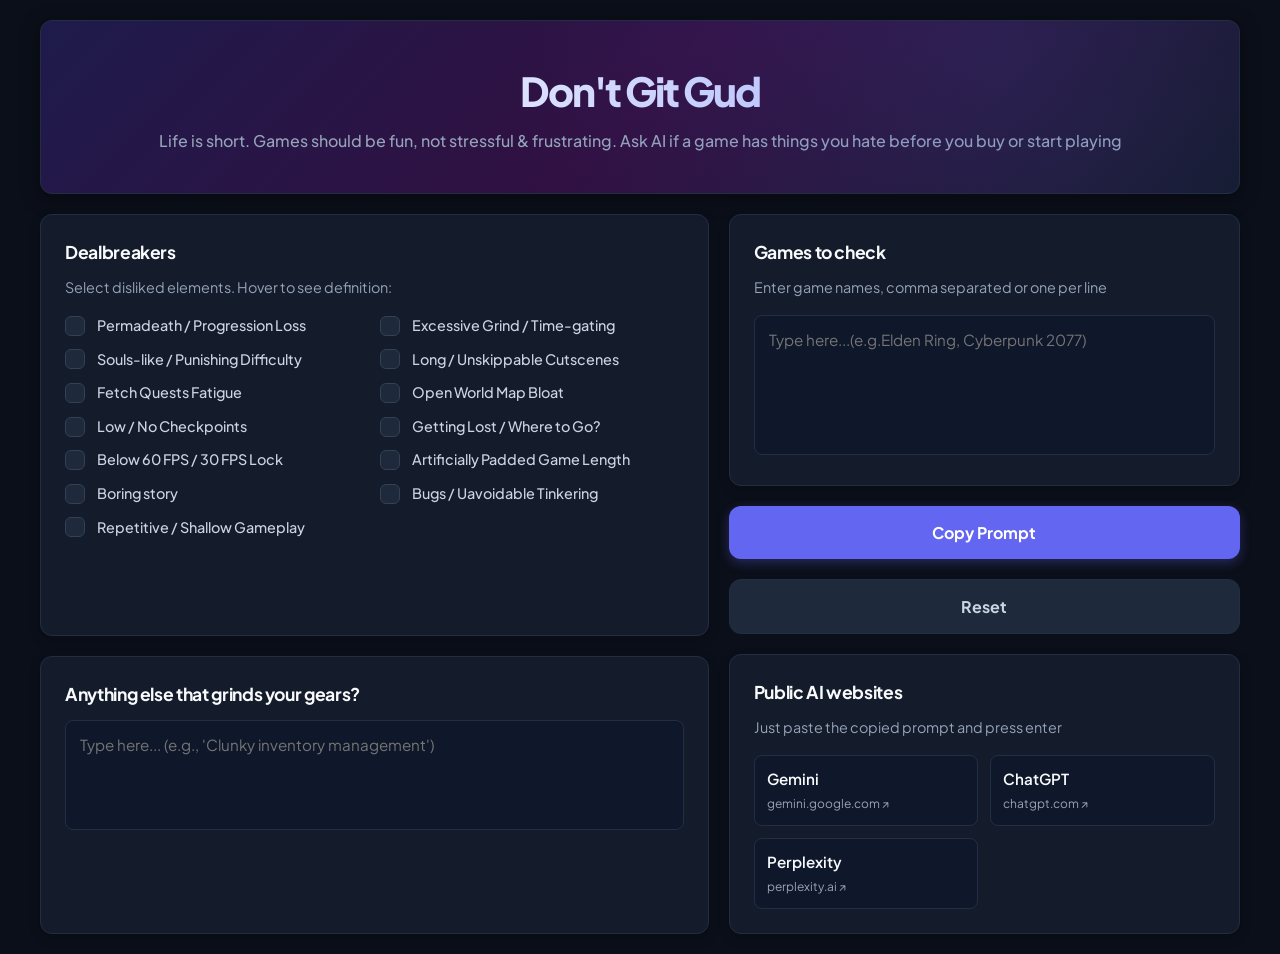
==== src/index.html @ 8987d342 "Switch to github actions to build and deploy fingerprinted assets" ====
<!DOCTYPE html>
<html lang="en">
<head>
    <meta charset="UTF-8">
    <meta name="viewport" content="width=device-width, initial-scale=1.0">
    <title>Don't Git Gud - Check games for Dealbreakers</title>
    <link rel="preconnect" href="https://fonts.googleapis.com">
    <link rel="preconnect" href="https://fonts.gstatic.com" crossorigin>
    <link href="https://fonts.googleapis.com/css2?family=Plus+Jakarta+Sans:wght@400;500;600;700&display=swap" rel="stylesheet">
    <link rel="stylesheet" href="resources/style.css">
    <link rel="icon" type="image/x-icon" href="resources/favicon.png">
</head>
<body>
    <div class="app-container">
        <header class="site-header">
            <div class="header-overlay">
                <h1>Don't Git Gud</h1>
                <p>Life is short. Games should be fun, not stressful & frustrating. Ask AI if a game has things you hate before you buy or start playing</p>
            </div>
        </header>

        <main class="main-layout">
            
            <div class="left-column">
                <section class="card dealbreakers-box">
                    <h2>Dealbreakers</h2>
                    <p class="section-desc">Select disliked elements. Hover to see definition:</p>
                    
                    <div id="checkbox-grid" class="checkbox-grid"></div>
                </section>

                <section class="card additional-box">
                    <h2>Anything else that grinds your gears?</h2>
                    <textarea id="additional-dealbreakers" placeholder="Type here... (e.g., 'Clunky inventory management')"></textarea>
                </section>
            </div>

            <div class="right-column">
                <section class="card games-box">
                    <h2>Games to check</h2>
                    <p class="section-desc">Enter game names, comma separated or one per line</p>
                    <textarea id="game-list" placeholder="Type here...(e.g.Elden Ring, Cyberpunk 2077)"></textarea>
                </section>

                <button id="copy-btn" class="btn btn-primary">Copy Prompt</button>

                <button id="reset-btn" class="btn btn-secondary">Reset</button>

                <section class="card ai-box">
                    <h2>Public AI websites</h2>
                    <p class="section-desc">Just paste the copied prompt and press enter</p>
                    <div class="ai-links-grid">
                        <a href="https://gemini.google.com" target="_blank" class="ai-link-card">
                            <span class="ai-name">Gemini</span>
                            <span class="ai-url">gemini.google.com ↗</span>
                        </a>
                        <a href="https://chatgpt.com" target="_blank" class="ai-link-card">
                            <span class="ai-name">ChatGPT</span>
                            <span class="ai-url">chatgpt.com ↗</span>
                        </a>
                        <a href="https://www.perplexity.ai" target="_blank" class="ai-link-card">
                            <span class="ai-name">Perplexity</span>
                            <span class="ai-url">perplexity.ai ↗</span>
                        </a>
                    </div>
                </section>
            </div>
        </main>
    </div>
    
    <div id="toast" class="toast">Prompt copied to clipboard successfully!</div>

    <script src="resources/script.js"></script>
</body>
</html>
---- src/resources/style.css ----
/* CSS Reset & Variables */
* {
    box-sizing: border-box;
    margin: 0;
    padding: 0;
}

:root {
    --bg-color: #0b0f19;
    --card-bg: #141b2b;
    --border-color: #232e44;
    --text-main: #f8fafc;
    --text-muted: #94a3b8;
    --accent: #6366f1;
    --accent-hover: #4f46e5;
    --danger: #ef4444;
    --danger-hover: #dc2626;
    --success: #10b981;
    --card-padding: 24px;
    --border-radius: 12px;
}

body {
    font-family: 'Plus Jakarta Sans', system-ui, -apple-system, sans-serif;
    background-color: var(--bg-color);
    color: var(--text-main);
    line-height: 1.5;
    padding: 20px;
    min-height: 100vh;
}

.app-container {
    max-width: 1200px;
    margin: 0 auto;
    display: flex;
    flex-direction: column;
    gap: 20px;
}

/* Banner / Header Component */
.site-header {
    background: linear-gradient(135deg, #1e1b4b 0%, #311042 50%, #111827 100%);
    border: 1px solid var(--border-color);
    border-radius: var(--border-radius);
    padding: 40px 30px;
    text-align: center;
    position: relative;
    overflow: hidden;
    box-shadow: 0 4px 20px rgba(0, 0, 0, 0.4);
}

.site-header::before {
    content: '';
    position: absolute;
    top: 0;
    left: 0;
    width: 100%;
    height: 100%;
    background: radial-gradient(circle at 80% 20%, rgba(99, 102, 241, 0.15) 0%, transparent 50%);
    pointer-events: none;
}

.site-header h1 {
    font-size: 2.5rem;
    font-weight: 800;
    letter-spacing: -0.05em;
    background: linear-gradient(to right, #ffffff, #a5b4fc);
    -webkit-background-clip: text;
    -webkit-text-fill-color: transparent;
    margin-bottom: 8px;
}

.site-header p {
    color: var(--text-muted);
    font-size: 1rem;
    font-weight: 500;
}

/* Main Structure & Grid Matching the Layout PNG */
.main-layout {
    display: grid;
    grid-template-columns: 1.7fr 1.3fr;
    gap: 20px;
}

.left-column {
    display: grid;
    grid-template-rows: auto auto;
    gap: 20px;
}

.right-column {
    display: grid;
    grid-template-rows: auto auto auto 1fr;
    gap: 20px;
}

/* Generic Card Styles */
.card {
    background-color: var(--card-bg);
    border: 1px solid var(--border-color);
    border-radius: var(--border-radius);
    padding: var(--card-padding);
    box-shadow: 0 4px 12px rgba(0, 0, 0, 0.2);
}

.card h2 {
    font-size: 1.1rem;
    font-weight: 700;
    color: var(--text-main);
    margin-bottom: 12px;
    letter-spacing: -0.02em;
}

.section-desc {
    font-size: 0.9rem;
    color: var(--text-muted);
    margin-bottom: 16px;
}

/* Checkboxes Box Design */
.checkbox-grid {
    display: grid;
    grid-template-columns: 1fr 1fr;
    gap: 12px;
}

.checkbox-container {
    display: flex;
    align-items: center;
    position: relative;
    padding-left: 32px;
    cursor: pointer;
    font-size: 0.9rem;
    font-weight: 500;
    color: #cbd5e1;
    user-select: none;
    transition: color 0.2s ease;
}

.checkbox-container:hover {
    color: var(--text-main);
}

.checkbox-container input {
    position: absolute;
    opacity: 0;
    cursor: pointer;
    height: 0;
    width: 0;
}

.custom-checkbox {
    position: absolute;
    top: 50%;
    left: 0;
    transform: translateY(-50%);
    height: 20px;
    width: 20px;
    background-color: #1e293b;
    border: 1px solid #334155;
    border-radius: 6px;
    transition: all 0.2s ease;
}

.checkbox-container:hover input ~ .custom-checkbox {
    border-color: var(--accent);
    background-color: #1e1b4b;
}

.checkbox-container input:checked ~ .custom-checkbox {
    background-color: var(--accent);
    border-color: var(--accent);
}

.custom-checkbox::after {
    content: "";
    position: absolute;
    display: none;
}

.checkbox-container input:checked ~ .custom-checkbox::after {
    display: block;
}

.checkbox-container .custom-checkbox::after {
    left: 6.5px;
    top: 3px;
    width: 5px;
    height: 10px;
    border: solid white;
    border-width: 0 2.5px 2.5px 0;
    transform: rotate(45deg);
}

/* CSS Tooltip Engine Rules */
.checkbox-container[data-tooltip] {
    position: relative;
}

.checkbox-container[data-tooltip]::after {
    content: attr(data-tooltip);
    position: absolute;
    bottom: 125%;
    left: 50%;
    transform: translateX(-50%) translateY(4px);
    width: 240px;
    background-color: #0f172a;
    color: var(--text-main);
    font-size: 0.8rem;
    font-weight: 400;
    padding: 10px 14px;
    border-radius: 8px;
    border: 1px solid var(--border-color);
    box-shadow: 0 10px 20px rgba(0,0,0,0.5);
    opacity: 0;
    pointer-events: none;
    z-index: 100;
    transition: opacity 0.2s ease, transform 0.2s ease;
    white-space: normal;
    line-height: 1.4;
}

/* Hover State to Trigger Tooltip Display */
.checkbox-container[data-tooltip]:hover::after {
    opacity: 1;
    transform: translateX(-50%) translateY(0);
}

/* Textareas styling */
textarea {
    width: 100%;
    background-color: #0f172a;
    border: 1px solid var(--border-color);
    border-radius: 8px;
    color: var(--text-main);
    padding: 14px;
    font-family: inherit;
    font-size: 0.95rem;
    resize: none;
    outline: none;
    transition: border-color 0.2s, box-shadow 0.2s;
}

textarea:focus {
    border-color: var(--accent);
    box-shadow: 0 0 0 3px rgba(99, 102, 241, 0.15);
}

#additional-dealbreakers {
    height: 110px;
}

#game-list {
    height: 140px;
}

/* Dynamic Button Layout */
.btn {
    width: 100%;
    padding: 16px;
    border-radius: var(--border-radius);
    font-family: inherit;
    font-size: 1rem;
    font-weight: 700;
    cursor: pointer;
    transition: background-color 0.2s, transform 0.1s, box-shadow 0.2s;
    border: none;
    outline: none;
}

.btn-primary {
    background-color: var(--accent);
    color: white;
    box-shadow: 0 4px 12px rgba(99, 102, 241, 0.3);
}

.btn-primary:hover {
    background-color: var(--accent-hover);
}

.btn-primary:active {
    transform: translateY(1px);
}

.btn-secondary {
    background-color: #1e293b;
    color: #cbd5e1;
    border: 1px solid var(--border-color);
}

.btn-secondary:hover {
    background-color: #334155;
    color: white;
}

.btn-secondary:active {
    transform: translateY(1px);
}

/* AI Links Platform Configuration */
.ai-links-grid {
    display: grid;
    grid-template-columns: 1fr 1fr;
    gap: 12px;
    margin-top: 5px;
}

.ai-link-card {
    background-color: #0f172a;
    border: 1px solid var(--border-color);
    border-radius: 8px;
    padding: 12px;
    text-decoration: none;
    display: flex;
    flex-direction: column;
    gap: 4px;
    transition: all 0.2s ease;
}

.ai-link-card:hover {
    border-color: var(--accent);
    background-color: #1e1b4b;
    transform: translateY(-2px);
}

.ai-name {
    font-weight: 600;
    font-size: 0.95rem;
    color: var(--text-main);
}

.ai-url {
    font-size: 0.75rem;
    color: var(--text-muted);
}

/* Feedback Mechanism: Toast Notification */
.toast {
    position: fixed;
    bottom: 30px;
    left: 50%;
    transform: translateX(-50%) translateY(100px);
    background-color: var(--success);
    color: white;
    padding: 12px 24px;
    border-radius: 30px;
    font-weight: 600;
    font-size: 0.95rem;
    box-shadow: 0 4px 15px rgba(16, 185, 129, 0.3);
    opacity: 0;
    transition: transform 0.3s cubic-bezier(0.175, 0.885, 0.32, 1.275), opacity 0.3s ease;
    z-index: 1000;
}

.toast.show {
    transform: translateX(-50%) translateY(0);
    opacity: 1;
}

/* Seamless Responsiveness Breakpoint */
@media (max-width: 850px) {
    .main-layout {
        grid-template-columns: 1fr;
    }
    .checkbox-grid {
        grid-template-columns: 1fr;
    }
}
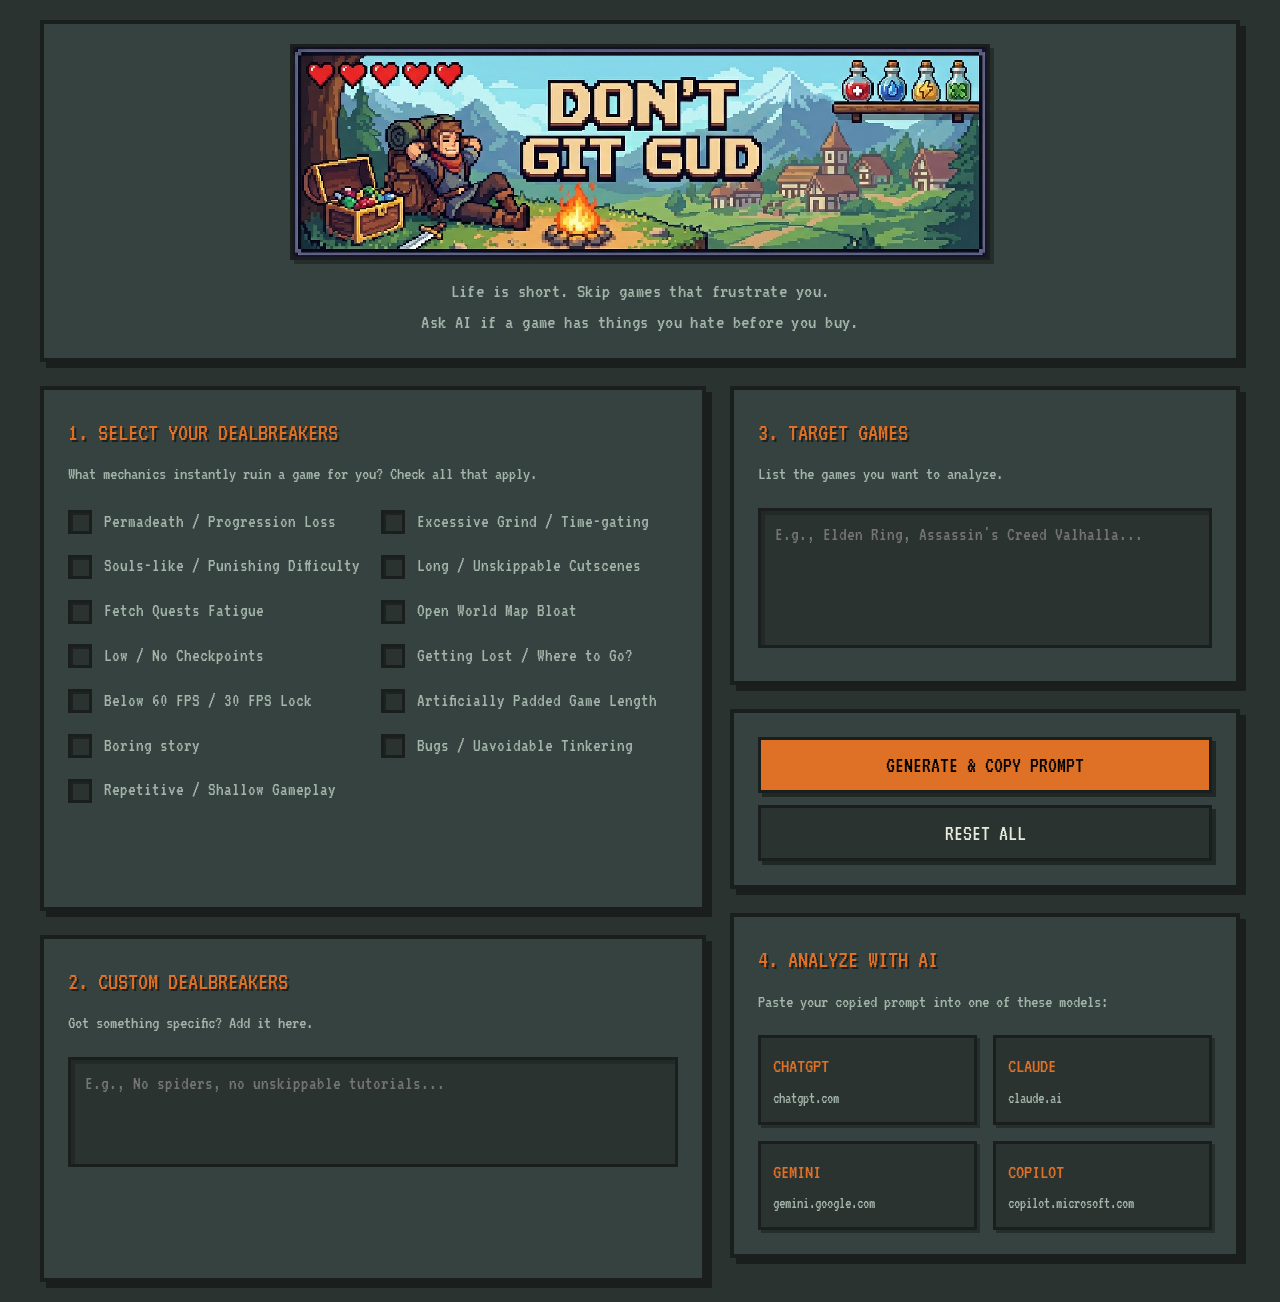
==== commit e4f42730: "Complete redesign" ====
--- a/src/index.html
+++ b/src/index.html
@@ -3,73 +3,85 @@
 <head>
     <meta charset="UTF-8">
     <meta name="viewport" content="width=device-width, initial-scale=1.0">
-    <title>Don't Git Gud - Check games for Dealbreakers</title>
+    <title>Don't Git Gud — Dodge dealbreakers in Games</title>
+    <meta name="description" content="Use LLMs to check if games have things you hate.">
+    
+    <link rel="icon" type="image/png" href="resources/favicon.png">
+    
     <link rel="preconnect" href="https://fonts.googleapis.com">
     <link rel="preconnect" href="https://fonts.gstatic.com" crossorigin>
-    <link href="https://fonts.googleapis.com/css2?family=Plus+Jakarta+Sans:wght@400;500;600;700&display=swap" rel="stylesheet">
+    <link href="https://fonts.googleapis.com/css2?family=VT323&display=swap" rel="stylesheet">
+    
     <link rel="stylesheet" href="resources/style.css">
-    <link rel="icon" type="image/x-icon" href="resources/favicon.png">
 </head>
 <body>
-    <div class="app-container">
-        <header class="site-header">
-            <div class="header-overlay">
-                <h1>Don't Git Gud</h1>
-                <p>Life is short. Games should be fun, not stressful & frustrating. Ask AI if a game has things you hate before you buy or start playing</p>
-            </div>
-        </header>
 
-        <main class="main-layout">
-            
-            <div class="left-column">
-                <section class="card dealbreakers-box">
-                    <h2>Dealbreakers</h2>
-                    <p class="section-desc">Select disliked elements. Hover to see definition:</p>
-                    
-                    <div id="checkbox-grid" class="checkbox-grid"></div>
-                </section>
+<div class="app-container">
 
-                <section class="card additional-box">
-                    <h2>Anything else that grinds your gears?</h2>
-                    <textarea id="additional-dealbreakers" placeholder="Type here... (e.g., 'Clunky inventory management')"></textarea>
-                </section>
+    <header class="site-header">
+        <img src="resources/banner.png" alt="Don't Git Gud" class="brand-banner">
+        <p>Life is short. Skip games that frustrate you.<br>Ask AI if a game has things you hate before you buy.</p>
+    </header>
+
+    <div class="main-layout">
+        
+        <div class="left-column">
+            <div class="card">
+                <h2>1. Select Your Dealbreakers</h2>
+                <p class="section-desc">What mechanics instantly ruin a game for you? Check all that apply.</p>
+                <div class="checkbox-grid" id="checkbox-grid">
+                    </div>
             </div>
 
-            <div class="right-column">
-                <section class="card games-box">
-                    <h2>Games to check</h2>
-                    <p class="section-desc">Enter game names, comma separated or one per line</p>
-                    <textarea id="game-list" placeholder="Type here...(e.g.Elden Ring, Cyberpunk 2077)"></textarea>
-                </section>
+            <div class="card">
+                <h2>2. Custom Dealbreakers</h2>
+                <p class="section-desc">Got something specific? Add it here.</p>
+                <textarea id="additional-dealbreakers" placeholder="E.g., No spiders, no unskippable tutorials..."></textarea>
+            </div>
+        </div>
 
-                <button id="copy-btn" class="btn btn-primary">Copy Prompt</button>
+        <div class="right-column">
+            <div class="card">
+                <h2>3. Target Games</h2>
+                <p class="section-desc">List the games you want to analyze.</p>
+                <textarea id="game-list" placeholder="E.g., Elden Ring, Assassin's Creed Valhalla..."></textarea>
+            </div>
 
-                <button id="reset-btn" class="btn btn-secondary">Reset</button>
+            <div class="card actions-card">
+                <button class="btn btn-primary" id="copy-btn">Generate & Copy Prompt</button>
+                <button class="btn btn-secondary" id="reset-btn" style="margin-top: 12px;">Reset All</button>
+            </div>
 
-                <section class="card ai-box">
-                    <h2>Public AI websites</h2>
-                    <p class="section-desc">Just paste the copied prompt and press enter</p>
-                    <div class="ai-links-grid">
-                        <a href="https://gemini.google.com" target="_blank" class="ai-link-card">
-                            <span class="ai-name">Gemini</span>
-                            <span class="ai-url">gemini.google.com ↗</span>
-                        </a>
-                        <a href="https://chatgpt.com" target="_blank" class="ai-link-card">
-                            <span class="ai-name">ChatGPT</span>
-                            <span class="ai-url">chatgpt.com ↗</span>
-                        </a>
-                        <a href="https://www.perplexity.ai" target="_blank" class="ai-link-card">
-                            <span class="ai-name">Perplexity</span>
-                            <span class="ai-url">perplexity.ai ↗</span>
-                        </a>
-                    </div>
-                </section>
+            <div class="card">
+                <h2>4. Analyze with AI</h2>
+                <p class="section-desc">Paste your copied prompt into one of these models:</p>
+                <div class="ai-links-grid">
+                    <a href="https://chatgpt.com/" target="_blank" class="ai-link-card">
+                        <span class="ai-name">ChatGPT</span>
+                        <span class="ai-url">chatgpt.com</span>
+                    </a>
+                    <a href="https://claude.ai/" target="_blank" class="ai-link-card">
+                        <span class="ai-name">Claude</span>
+                        <span class="ai-url">claude.ai</span>
+                    </a>
+                    <a href="https://gemini.google.com/" target="_blank" class="ai-link-card">
+                        <span class="ai-name">Gemini</span>
+                        <span class="ai-url">gemini.google.com</span>
+                    </a>
+                    <a href="https://copilot.microsoft.com/" target="_blank" class="ai-link-card">
+                        <span class="ai-name">Copilot</span>
+                        <span class="ai-url">copilot.microsoft.com</span>
+                    </a>
+                </div>
             </div>
-        </main>
+        </div>
+        
     </div>
-    
-    <div id="toast" class="toast">Prompt copied to clipboard successfully!</div>
 
-    <script src="resources/script.js"></script>
+</div>
+
+<div class="toast" id="toast">Prompt copied to clipboard!</div>
+
+<script src="resources/script.js"></script>
 </body>
 </html>
--- a/src/resources/style.css
+++ b/src/resources/style.css
@@ -1,4 +1,6 @@
-/* CSS Reset & Variables */
+/* ─────────────────────────────────────────────
+   CSS Reset & Variables (Pixel Art Theme)
+───────────────────────────────────────────── */
 * {
     box-sizing: border-box;
     margin: 0;
@@ -6,27 +8,38 @@
 }
 
 :root {
-    --bg-color: #0b0f19;
-    --card-bg: #141b2b;
-    --border-color: #232e44;
-    --text-main: #f8fafc;
-    --text-muted: #94a3b8;
-    --accent: #6366f1;
-    --accent-hover: #4f46e5;
-    --danger: #ef4444;
-    --danger-hover: #dc2626;
-    --success: #10b981;
+    /* Pulled from the banner and favicon */
+    --bg-color: #2b3331;
+    --card-bg: #36423f;
+    --border-color: #1a1e1d;
+    --text-main: #e6eadd;
+    --text-muted: #a3b5aa;
+    
+    /* Campfire orange and warm hover */
+    --accent: #df7126;
+    --accent-hover: #e88b4a;
+    --success: #639b5e;
+    
     --card-padding: 24px;
-    --border-radius: 12px;
+    --border-radius: 0px; /* Sharp corners for pixel feel */
+    --ui-border: 4px solid var(--border-color);
+    --font: 'VT323', monospace;
 }
 
 body {
-    font-family: 'Plus Jakarta Sans', system-ui, -apple-system, sans-serif;
+    font-family: var(--font);
     background-color: var(--bg-color);
     color: var(--text-main);
     line-height: 1.5;
     padding: 20px;
     min-height: 100vh;
+    font-size: 1.2rem; /* Scaled slightly up for pixel font readability */
+    -webkit-font-smoothing: none;
+}
+
+/* Ensures pixel art remains sharp when scaled */
+img {
+    image-rendering: pixelated;
 }
 
 .app-container {
@@ -34,108 +47,104 @@
     margin: 0 auto;
     display: flex;
     flex-direction: column;
-    gap: 20px;
-}
-
-/* Banner / Header Component */
+    gap: 24px;
+}
+
+/* ─────────────────────────────────────────────
+   Banner / Header Component
+───────────────────────────────────────────── */
 .site-header {
-    background: linear-gradient(135deg, #1e1b4b 0%, #311042 50%, #111827 100%);
-    border: 1px solid var(--border-color);
-    border-radius: var(--border-radius);
-    padding: 40px 30px;
+    background: var(--card-bg);
+    border: var(--ui-border);
+    padding: 20px;
     text-align: center;
-    position: relative;
-    overflow: hidden;
-    box-shadow: 0 4px 20px rgba(0, 0, 0, 0.4);
-}
-
-.site-header::before {
-    content: '';
-    position: absolute;
-    top: 0;
-    left: 0;
+    box-shadow: 6px 6px 0px rgba(0, 0, 0, 0.4);
+    display: flex;
+    flex-direction: column;
+    align-items: center;
+    gap: 15px;
+}
+
+.brand-banner {
+    display: block;
     width: 100%;
-    height: 100%;
-    background: radial-gradient(circle at 80% 20%, rgba(99, 102, 241, 0.15) 0%, transparent 50%);
-    pointer-events: none;
-}
-
-.site-header h1 {
-    font-size: 2.5rem;
-    font-weight: 800;
-    letter-spacing: -0.05em;
-    background: linear-gradient(to right, #ffffff, #a5b4fc);
-    -webkit-background-clip: text;
-    -webkit-text-fill-color: transparent;
-    margin-bottom: 8px;
+    max-width: 700px;
+    height: auto;
+    border: 3px solid var(--border-color);
+    box-shadow: 4px 4px 0px rgba(0, 0, 0, 0.3);
 }
 
 .site-header p {
     color: var(--text-muted);
-    font-size: 1rem;
-    font-weight: 500;
-}
-
-/* Main Structure & Grid Matching the Layout PNG */
+    font-size: 1.3rem;
+    letter-spacing: 0.02em;
+}
+
+/* ─────────────────────────────────────────────
+   Main Structure
+───────────────────────────────────────────── */
 .main-layout {
     display: grid;
     grid-template-columns: 1.7fr 1.3fr;
-    gap: 20px;
+    gap: 24px;
 }
 
 .left-column {
     display: grid;
     grid-template-rows: auto auto;
-    gap: 20px;
+    gap: 24px;
 }
 
 .right-column {
     display: grid;
     grid-template-rows: auto auto auto 1fr;
-    gap: 20px;
-}
-
-/* Generic Card Styles */
+    gap: 24px;
+}
+
+/* ─────────────────────────────────────────────
+   Generic Card Styles
+───────────────────────────────────────────── */
 .card {
     background-color: var(--card-bg);
-    border: 1px solid var(--border-color);
-    border-radius: var(--border-radius);
+    border: var(--ui-border);
     padding: var(--card-padding);
-    box-shadow: 0 4px 12px rgba(0, 0, 0, 0.2);
+    box-shadow: 6px 6px 0px rgba(0, 0, 0, 0.4);
 }
 
 .card h2 {
-    font-size: 1.1rem;
-    font-weight: 700;
-    color: var(--text-main);
-    margin-bottom: 12px;
-    letter-spacing: -0.02em;
+    font-size: 1.6rem;
+    font-weight: 400;
+    color: var(--accent);
+    margin-bottom: 8px;
+    text-transform: uppercase;
+    text-shadow: 2px 2px 0px rgba(0,0,0,0.5);
 }
 
 .section-desc {
-    font-size: 0.9rem;
+    font-size: 1.15rem;
     color: var(--text-muted);
-    margin-bottom: 16px;
-}
-
-/* Checkboxes Box Design */
+    margin-bottom: 20px;
+}
+
+/* ─────────────────────────────────────────────
+   Checkboxes Box Design
+───────────────────────────────────────────── */
 .checkbox-grid {
     display: grid;
     grid-template-columns: 1fr 1fr;
-    gap: 12px;
+    gap: 16px;
 }
 
 .checkbox-container {
     display: flex;
     align-items: center;
     position: relative;
-    padding-left: 32px;
+    padding-left: 36px;
     cursor: pointer;
-    font-size: 0.9rem;
-    font-weight: 500;
-    color: #cbd5e1;
+    font-size: 1.2rem;
+    color: var(--text-muted);
     user-select: none;
-    transition: color 0.2s ease;
+    transition: color 0.1s;
 }
 
 .checkbox-container:hover {
@@ -150,29 +159,31 @@
     width: 0;
 }
 
+/* Chunky retro checkbox */
 .custom-checkbox {
     position: absolute;
     top: 50%;
     left: 0;
     transform: translateY(-50%);
-    height: 20px;
-    width: 20px;
-    background-color: #1e293b;
-    border: 1px solid #334155;
-    border-radius: 6px;
-    transition: all 0.2s ease;
+    height: 24px;
+    width: 24px;
+    background-color: var(--bg-color);
+    border: 3px solid var(--border-color);
+    transition: background-color 0.1s;
+    box-shadow: inset 2px 2px 0px rgba(0,0,0,0.3);
 }
 
 .checkbox-container:hover input ~ .custom-checkbox {
     border-color: var(--accent);
-    background-color: #1e1b4b;
 }
 
 .checkbox-container input:checked ~ .custom-checkbox {
     background-color: var(--accent);
-    border-color: var(--accent);
-}
-
+    border-color: var(--border-color);
+    box-shadow: inset 0px 0px 0px rgba(0,0,0,0);
+}
+
+/* Pixel art style inner check/fill */
 .custom-checkbox::after {
     content: "";
     position: absolute;
@@ -181,19 +192,16 @@
 
 .checkbox-container input:checked ~ .custom-checkbox::after {
     display: block;
-}
-
-.checkbox-container .custom-checkbox::after {
-    left: 6.5px;
-    top: 3px;
-    width: 5px;
+    left: 4px;
+    top: 4px;
+    width: 10px;
     height: 10px;
-    border: solid white;
-    border-width: 0 2.5px 2.5px 0;
-    transform: rotate(45deg);
-}
-
-/* CSS Tooltip Engine Rules */
+    background-color: var(--border-color);
+}
+
+/* ─────────────────────────────────────────────
+   CSS Tooltip Engine Rules
+───────────────────────────────────────────── */
 .checkbox-container[data-tooltip] {
     position: relative;
 }
@@ -205,151 +213,147 @@
     left: 50%;
     transform: translateX(-50%) translateY(4px);
     width: 240px;
-    background-color: #0f172a;
-    color: var(--text-main);
-    font-size: 0.8rem;
-    font-weight: 400;
+    background-color: var(--border-color);
+    color: var(--text-main);
+    font-family: var(--font);
+    font-size: 1.1rem;
     padding: 10px 14px;
-    border-radius: 8px;
-    border: 1px solid var(--border-color);
-    box-shadow: 0 10px 20px rgba(0,0,0,0.5);
+    border: 2px solid var(--text-muted);
+    box-shadow: 4px 4px 0px rgba(0,0,0,0.5);
     opacity: 0;
     pointer-events: none;
     z-index: 100;
-    transition: opacity 0.2s ease, transform 0.2s ease;
+    transition: opacity 0.1s;
     white-space: normal;
-    line-height: 1.4;
-}
-
-/* Hover State to Trigger Tooltip Display */
+    line-height: 1.2;
+}
+
 .checkbox-container[data-tooltip]:hover::after {
     opacity: 1;
     transform: translateX(-50%) translateY(0);
 }
 
-/* Textareas styling */
+/* ─────────────────────────────────────────────
+   Textareas styling
+───────────────────────────────────────────── */
 textarea {
     width: 100%;
-    background-color: #0f172a;
-    border: 1px solid var(--border-color);
-    border-radius: 8px;
+    background-color: var(--bg-color);
+    border: 3px solid var(--border-color);
     color: var(--text-main);
     padding: 14px;
     font-family: inherit;
-    font-size: 0.95rem;
+    font-size: 1.2rem;
     resize: none;
     outline: none;
-    transition: border-color 0.2s, box-shadow 0.2s;
+    box-shadow: inset 4px 4px 0px rgba(0,0,0,0.2);
 }
 
 textarea:focus {
     border-color: var(--accent);
-    box-shadow: 0 0 0 3px rgba(99, 102, 241, 0.15);
-}
-
-#additional-dealbreakers {
-    height: 110px;
-}
-
-#game-list {
-    height: 140px;
-}
-
-/* Dynamic Button Layout */
+}
+
+#additional-dealbreakers { height: 110px; }
+#game-list { height: 140px; }
+
+/* ─────────────────────────────────────────────
+   Dynamic Button Layout
+───────────────────────────────────────────── */
 .btn {
     width: 100%;
-    padding: 16px;
-    border-radius: var(--border-radius);
+    padding: 14px;
+    border-radius: 0;
     font-family: inherit;
-    font-size: 1rem;
-    font-weight: 700;
+    font-size: 1.4rem;
+    text-transform: uppercase;
     cursor: pointer;
-    transition: background-color 0.2s, transform 0.1s, box-shadow 0.2s;
-    border: none;
+    border: 3px solid var(--border-color);
     outline: none;
+    box-shadow: 4px 4px 0px rgba(0,0,0,0.4);
+    transition: transform 0.1s, box-shadow 0.1s;
+}
+
+.btn:active {
+    transform: translate(2px, 2px);
+    box-shadow: 2px 2px 0px rgba(0,0,0,0.4);
 }
 
 .btn-primary {
     background-color: var(--accent);
-    color: white;
-    box-shadow: 0 4px 12px rgba(99, 102, 241, 0.3);
+    color: #000;
 }
 
 .btn-primary:hover {
     background-color: var(--accent-hover);
 }
 
-.btn-primary:active {
-    transform: translateY(1px);
-}
-
 .btn-secondary {
-    background-color: #1e293b;
-    color: #cbd5e1;
-    border: 1px solid var(--border-color);
+    background-color: var(--bg-color);
+    color: var(--text-main);
 }
 
 .btn-secondary:hover {
-    background-color: #334155;
-    color: white;
-}
-
-.btn-secondary:active {
-    transform: translateY(1px);
-}
-
-/* AI Links Platform Configuration */
+    background-color: var(--border-color);
+    color: var(--accent);
+}
+
+/* ─────────────────────────────────────────────
+   AI Links Platform Configuration
+───────────────────────────────────────────── */
 .ai-links-grid {
     display: grid;
     grid-template-columns: 1fr 1fr;
-    gap: 12px;
+    gap: 16px;
     margin-top: 5px;
 }
 
 .ai-link-card {
-    background-color: #0f172a;
-    border: 1px solid var(--border-color);
-    border-radius: 8px;
+    background-color: var(--bg-color);
+    border: 3px solid var(--border-color);
     padding: 12px;
     text-decoration: none;
     display: flex;
     flex-direction: column;
     gap: 4px;
-    transition: all 0.2s ease;
+    box-shadow: 3px 3px 0px rgba(0,0,0,0.3);
+    transition: transform 0.1s, background-color 0.1s;
 }
 
 .ai-link-card:hover {
     border-color: var(--accent);
-    background-color: #1e1b4b;
-    transform: translateY(-2px);
+    background-color: var(--border-color);
+    transform: translate(-2px, -2px);
+    box-shadow: 5px 5px 0px rgba(0,0,0,0.4);
 }
 
 .ai-name {
-    font-weight: 600;
-    font-size: 0.95rem;
-    color: var(--text-main);
+    font-size: 1.3rem;
+    color: var(--accent);
+    text-transform: uppercase;
 }
 
 .ai-url {
-    font-size: 0.75rem;
+    font-size: 1rem;
     color: var(--text-muted);
 }
 
-/* Feedback Mechanism: Toast Notification */
+/* ─────────────────────────────────────────────
+   Feedback Mechanism: Toast Notification
+───────────────────────────────────────────── */
 .toast {
     position: fixed;
     bottom: 30px;
     left: 50%;
     transform: translateX(-50%) translateY(100px);
     background-color: var(--success);
-    color: white;
+    color: #fff;
     padding: 12px 24px;
-    border-radius: 30px;
-    font-weight: 600;
-    font-size: 0.95rem;
-    box-shadow: 0 4px 15px rgba(16, 185, 129, 0.3);
+    border: 3px solid var(--border-color);
+    font-size: 1.3rem;
+    text-transform: uppercase;
+    box-shadow: 4px 4px 0px rgba(0,0,0,0.4);
     opacity: 0;
-    transition: transform 0.3s cubic-bezier(0.175, 0.885, 0.32, 1.275), opacity 0.3s ease;
+    transition: transform 0.2s, opacity 0.2s;
     z-index: 1000;
 }
 
@@ -358,7 +362,9 @@
     opacity: 1;
 }
 
-/* Seamless Responsiveness Breakpoint */
+/* ─────────────────────────────────────────────
+   Seamless Responsiveness Breakpoint
+───────────────────────────────────────────── */
 @media (max-width: 850px) {
     .main-layout {
         grid-template-columns: 1fr;
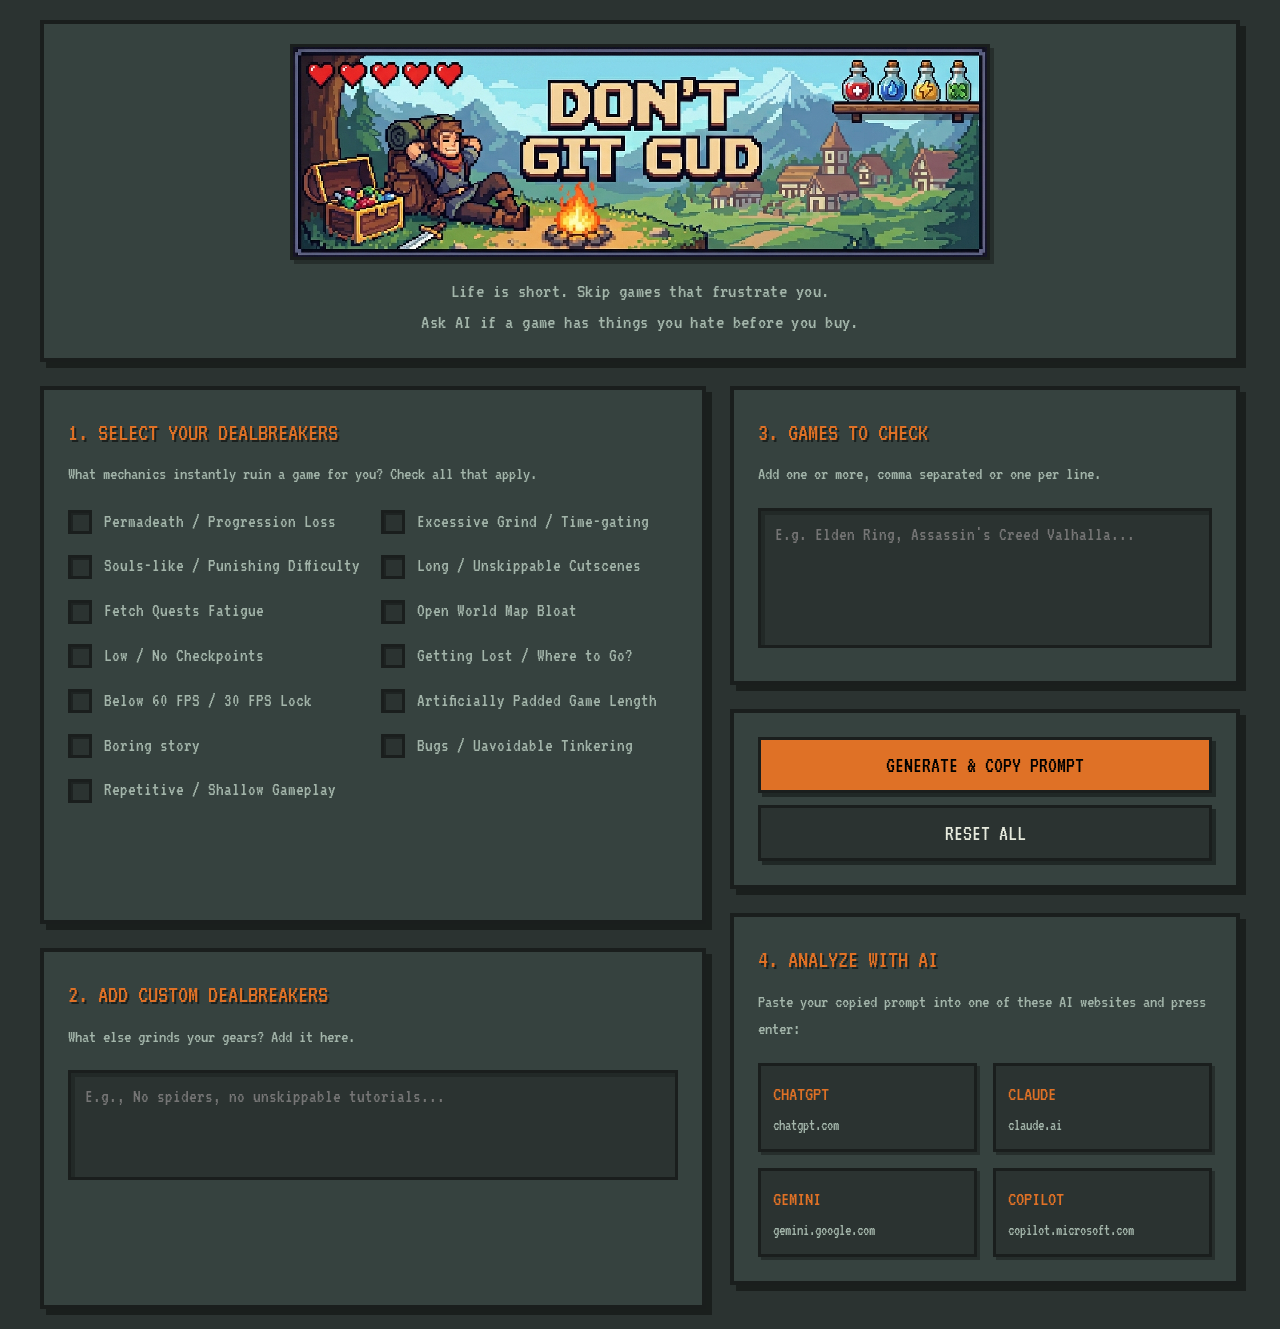
==== commit b714799c: "Improved sub texts for cards" ====
--- a/src/index.html
+++ b/src/index.html
@@ -34,17 +34,17 @@
             </div>
 
             <div class="card">
-                <h2>2. Custom Dealbreakers</h2>
-                <p class="section-desc">Got something specific? Add it here.</p>
+                <h2>2. Add Custom Dealbreakers</h2>
+                <p class="section-desc">What else grinds your gears? Add it here.</p>
                 <textarea id="additional-dealbreakers" placeholder="E.g., No spiders, no unskippable tutorials..."></textarea>
             </div>
         </div>
 
         <div class="right-column">
             <div class="card">
-                <h2>3. Target Games</h2>
-                <p class="section-desc">List the games you want to analyze.</p>
-                <textarea id="game-list" placeholder="E.g., Elden Ring, Assassin's Creed Valhalla..."></textarea>
+                <h2>3. Games To Check</h2>
+                <p class="section-desc">Add one or more, comma separated or one per line.</p>
+                <textarea id="game-list" placeholder="E.g. Elden Ring, Assassin's Creed Valhalla..."></textarea>
             </div>
 
             <div class="card actions-card">
@@ -54,7 +54,7 @@
 
             <div class="card">
                 <h2>4. Analyze with AI</h2>
-                <p class="section-desc">Paste your copied prompt into one of these models:</p>
+                <p class="section-desc">Paste your copied prompt into one of these AI websites and press enter:</p>
                 <div class="ai-links-grid">
                     <a href="https://chatgpt.com/" target="_blank" class="ai-link-card">
                         <span class="ai-name">ChatGPT</span>
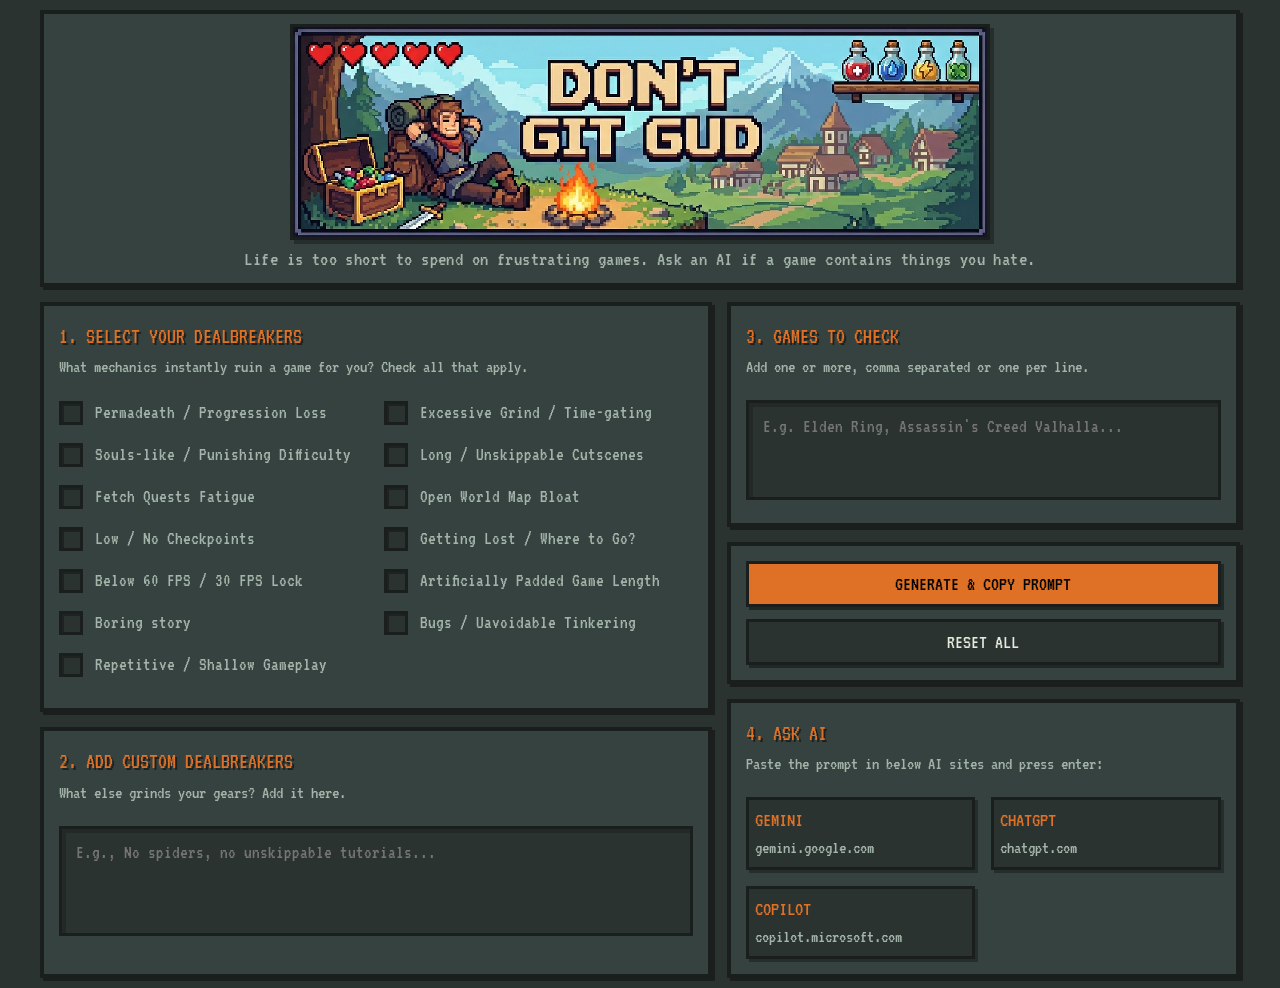
==== commit 4984e8f7: "Resize elements to fit on a single screen without scrolling" ====
--- a/src/index.html
+++ b/src/index.html
@@ -20,7 +20,7 @@
 
     <header class="site-header">
         <img src="resources/banner.png" alt="Don't Git Gud" class="brand-banner">
-        <p>Life is short. Skip games that frustrate you.<br>Ask AI if a game has things you hate before you buy.</p>
+        <p>Life is too short to spend on frustrating games. Ask an AI if a game contains things you hate.</p>
     </header>
 
     <div class="main-layout">
@@ -53,20 +53,16 @@
             </div>
 
             <div class="card">
-                <h2>4. Analyze with AI</h2>
-                <p class="section-desc">Paste your copied prompt into one of these AI websites and press enter:</p>
+                <h2>4. Ask AI</h2>
+                <p class="section-desc">Paste the prompt in below AI sites and press enter:</p>
                 <div class="ai-links-grid">
+                    <a href="https://gemini.google.com/" target="_blank" class="ai-link-card">
+                        <span class="ai-name">Gemini</span>
+                        <span class="ai-url">gemini.google.com</span>
+                    </a>
                     <a href="https://chatgpt.com/" target="_blank" class="ai-link-card">
                         <span class="ai-name">ChatGPT</span>
                         <span class="ai-url">chatgpt.com</span>
-                    </a>
-                    <a href="https://claude.ai/" target="_blank" class="ai-link-card">
-                        <span class="ai-name">Claude</span>
-                        <span class="ai-url">claude.ai</span>
-                    </a>
-                    <a href="https://gemini.google.com/" target="_blank" class="ai-link-card">
-                        <span class="ai-name">Gemini</span>
-                        <span class="ai-url">gemini.google.com</span>
                     </a>
                     <a href="https://copilot.microsoft.com/" target="_blank" class="ai-link-card">
                         <span class="ai-name">Copilot</span>
--- a/src/resources/style.css
+++ b/src/resources/style.css
@@ -20,7 +20,7 @@
     --accent-hover: #e88b4a;
     --success: #639b5e;
     
-    --card-padding: 24px;
+    --card-padding: 15px;
     --border-radius: 0px; /* Sharp corners for pixel feel */
     --ui-border: 4px solid var(--border-color);
     --font: 'VT323', monospace;
@@ -30,8 +30,8 @@
     font-family: var(--font);
     background-color: var(--bg-color);
     color: var(--text-main);
-    line-height: 1.5;
-    padding: 20px;
+    line-height: 1.35;
+    padding: 10px;
     min-height: 100vh;
     font-size: 1.2rem; /* Scaled slightly up for pixel font readability */
     -webkit-font-smoothing: none;
@@ -47,7 +47,7 @@
     margin: 0 auto;
     display: flex;
     flex-direction: column;
-    gap: 24px;
+    gap: 15px;
 }
 
 /* ─────────────────────────────────────────────
@@ -56,13 +56,13 @@
 .site-header {
     background: var(--card-bg);
     border: var(--ui-border);
-    padding: 20px;
+    padding: 10px;
     text-align: center;
-    box-shadow: 6px 6px 0px rgba(0, 0, 0, 0.4);
+    box-shadow: 3px 3px 0px rgba(0, 0, 0, 0.4);
     display: flex;
     flex-direction: column;
     align-items: center;
-    gap: 15px;
+    gap: 5px;
 }
 
 .brand-banner {
@@ -86,19 +86,19 @@
 .main-layout {
     display: grid;
     grid-template-columns: 1.7fr 1.3fr;
-    gap: 24px;
+    gap: 15px;
 }
 
 .left-column {
     display: grid;
     grid-template-rows: auto auto;
-    gap: 24px;
+    gap: 15px;
 }
 
 .right-column {
     display: grid;
-    grid-template-rows: auto auto auto 1fr;
-    gap: 24px;
+    grid-template-rows: auto;
+    gap: 15px;
 }
 
 /* ─────────────────────────────────────────────
@@ -108,14 +108,14 @@
     background-color: var(--card-bg);
     border: var(--ui-border);
     padding: var(--card-padding);
-    box-shadow: 6px 6px 0px rgba(0, 0, 0, 0.4);
+    box-shadow: 3px 3px 0px rgba(0, 0, 0, 0.4);
 }
 
 .card h2 {
-    font-size: 1.6rem;
+    font-size: 1.4rem;
     font-weight: 400;
     color: var(--accent);
-    margin-bottom: 8px;
+    margin-bottom: 4px;
     text-transform: uppercase;
     text-shadow: 2px 2px 0px rgba(0,0,0,0.5);
 }
@@ -254,22 +254,22 @@
 }
 
 #additional-dealbreakers { height: 110px; }
-#game-list { height: 140px; }
+#game-list { height: 100px; }
 
 /* ─────────────────────────────────────────────
    Dynamic Button Layout
 ───────────────────────────────────────────── */
 .btn {
     width: 100%;
-    padding: 14px;
+    padding: 10px;
     border-radius: 0;
     font-family: inherit;
-    font-size: 1.4rem;
+    font-size: 1.25rem;
     text-transform: uppercase;
     cursor: pointer;
     border: 3px solid var(--border-color);
     outline: none;
-    box-shadow: 4px 4px 0px rgba(0,0,0,0.4);
+    box-shadow: 3px 3px 0px rgba(0,0,0,0.4);
     transition: transform 0.1s, box-shadow 0.1s;
 }
 
@@ -310,11 +310,11 @@
 .ai-link-card {
     background-color: var(--bg-color);
     border: 3px solid var(--border-color);
-    padding: 12px;
+    padding: 6px;
     text-decoration: none;
     display: flex;
     flex-direction: column;
-    gap: 4px;
+    gap: 2px;
     box-shadow: 3px 3px 0px rgba(0,0,0,0.3);
     transition: transform 0.1s, background-color 0.1s;
 }
@@ -333,7 +333,7 @@
 }
 
 .ai-url {
-    font-size: 1rem;
+    font-size: 1.15rem;
     color: var(--text-muted);
 }
 
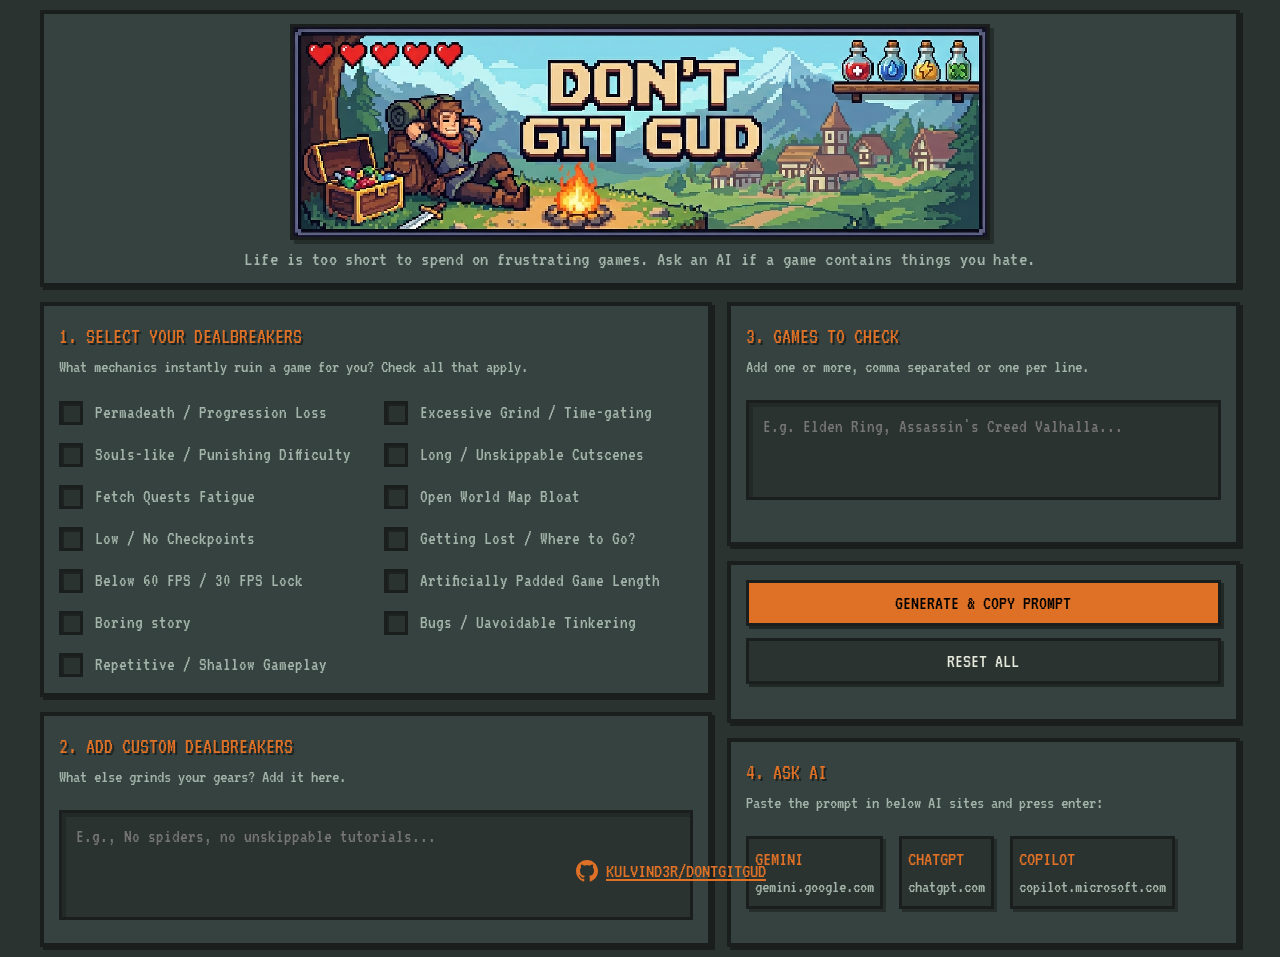
==== commit bbe40bef: "Updated Readme and Github link on site footer" ====
--- a/src/index.html
+++ b/src/index.html
@@ -71,12 +71,16 @@
                 </div>
             </div>
         </div>
-        
     </div>
-
 </div>
 
 <div class="toast" id="toast">Prompt copied to clipboard!</div>
+<div class="github-link">
+    <a href="https://github.com/kulvind3r/DontGitGud" target="_blank" rel="noopener" class="github-link">
+        <svg width="22" height="22" viewBox="0 0 24 24" fill="currentColor" aria-hidden="true"><path d="M12 0C5.374 0 0 5.373 0 12c0 5.302 3.438 9.8 8.207 11.387.599.111.793-.261.793-.577v-2.234c-3.338.726-4.033-1.416-4.033-1.416-.546-1.387-1.333-1.756-1.333-1.756-1.089-.745.083-.729.083-.729 1.205.084 1.839 1.237 1.839 1.237 1.07 1.834 2.807 1.304 3.492.997.107-.775.418-1.305.762-1.604-2.665-.305-5.467-1.334-5.467-5.931 0-1.311.469-2.381 1.236-3.221-.124-.303-.535-1.524.117-3.176 0 0 1.008-.322 3.301 1.23.957-.266 1.983-.399 3.003-.404 1.02.005 2.047.138 3.006.404 2.291-1.552 3.297-1.23 3.297-1.23.653 1.653.242 2.874.118 3.176.77.84 1.235 1.911 1.235 3.221 0 4.609-2.807 5.624-5.479 5.921.43.372.823 1.102.823 2.222v3.293c0 .319.192.694.801.576C20.566 21.797 24 17.3 24 12c0-6.627-5.373-12-12-12z"></path></svg>
+        kulvind3r/DontGitGud
+    </a>
+</div>
 
 <script src="resources/script.js"></script>
 </body>
--- a/src/resources/style.css
+++ b/src/resources/style.css
@@ -302,7 +302,7 @@
 ───────────────────────────────────────────── */
 .ai-links-grid {
     display: grid;
-    grid-template-columns: 1fr 1fr;
+    grid-template-columns: 0.1fr 0.1fr 0.1fr;
     gap: 16px;
     margin-top: 5px;
 }
@@ -372,4 +372,20 @@
     .checkbox-grid {
         grid-template-columns: 1fr;
     }
+}
+
+/* ─────────────────────────────────────────────
+   Footer
+───────────────────────────────────────────── */
+
+.github-link {
+    display: inline-flex;
+    align-items: center;
+    position: fixed;
+    bottom: 15px;
+    left: 45%;
+    gap: 0.5rem;
+    font-size: 1.3rem;
+    color: var(--accent);
+    text-transform: uppercase;
 }
